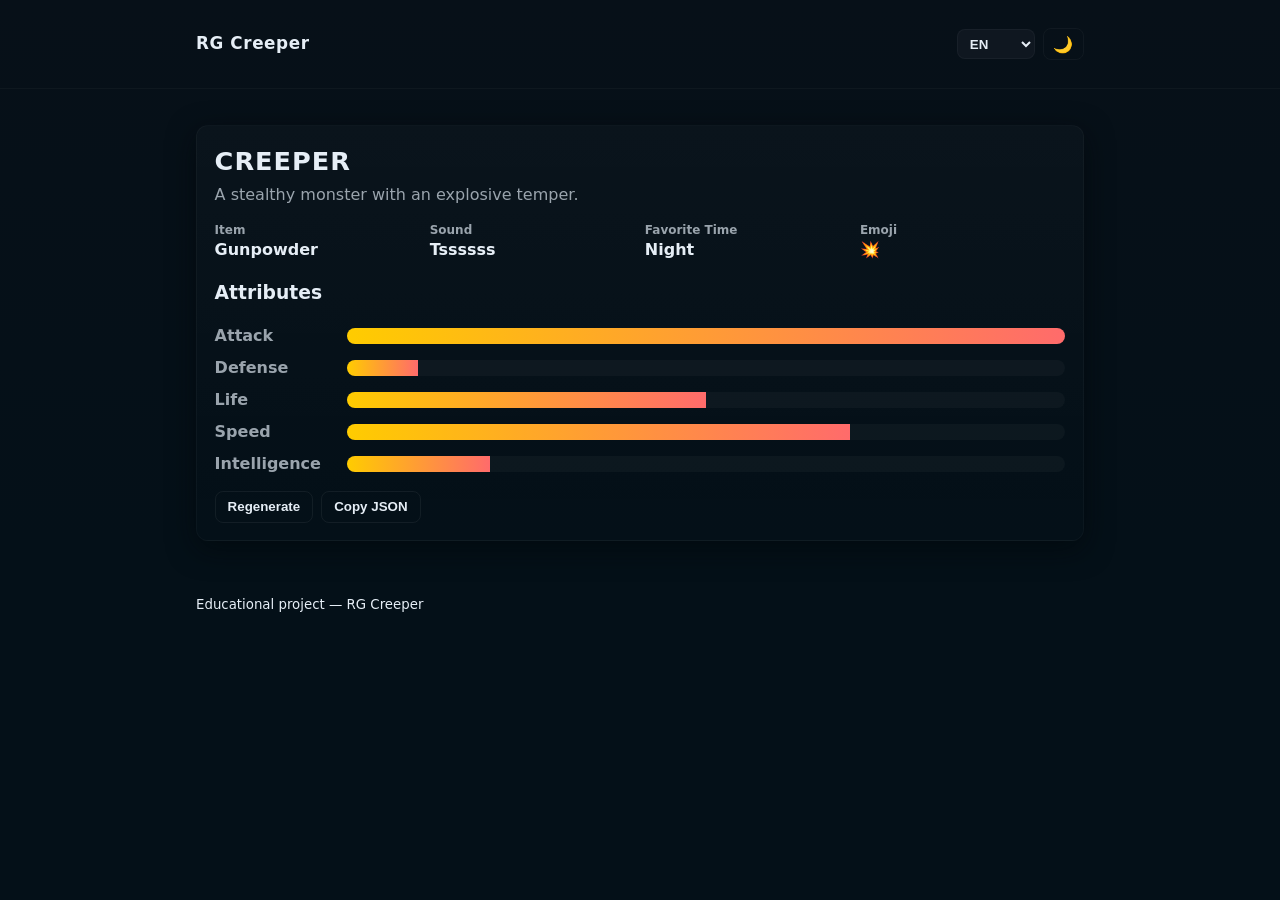
==== docs/index.html @ 2a7249aa "Add RG Creeper interactive card with Lua, JavaScript, and CSS - Created rg_creeper.lua for monster a" ====
<!doctype html>
<html lang="en-US">
<head>
  <meta charset="utf-8" />
  <meta name="viewport" content="width=device-width,initial-scale=1" />
  <title>RG Creeper — Interactive Card</title>
  <link rel="stylesheet" href="/docs/src/style.css" />
</head>
<body class="theme-dark">
  <header class="site-header" role="banner">
    <div class="container header-inner">
      <h1 id="site-title">RG Creeper</h1>

      <div class="controls" role="region" aria-label="Controls">
        <label for="lang-select" class="visually-hidden">Language</label>
        <select id="lang-select" aria-label="Choose language">
          <option value="en">EN</option>
          <option value="pt-BR">PT-BR</option>
          <option value="es">ES</option>
        </select>

        <button id="theme-toggle" aria-pressed="true" aria-label="Toggle dark and light mode">
          <span id="theme-icon" aria-hidden="true">🌙</span>
        </button>
      </div>
    </div>
  </header>

  <main class="container" id="main" role="main">
    <article class="card" aria-labelledby="monster-name" id="rg-card">
      <header class="card-header">
        <h2 id="monster-name">CREEPER</h2>
        <p id="monster-desc" class="muted">A stealthy monster with an explosive temper.</p>
      </header>

      <section class="card-meta" aria-label="Basic info">
        <dl>
          <div>
            <dt><strong>Item</strong></dt>
            <dd id="item">Gunpowder</dd>
          </div>
          <div>
            <dt><strong>Sound</strong></dt>
            <dd id="sound">Tssssss</dd>
          </div>
          <div>
            <dt><strong>Favorite Time</strong></dt>
            <dd id="favorite-time">Night</dd>
          </div>
          <div>
            <dt><strong>Emoji</strong></dt>
            <dd id="emoji" aria-hidden="true">💥</dd>
          </div>
        </dl>
      </section>

      <section class="attributes" aria-labelledby="attributes-title">
        <h3 id="attributes-title">Attributes</h3>

        <ul class="attr-list" id="attr-list" role="list">
          <!-- JS populates attribute items -->
        </ul>
      </section>

      <footer class="card-footer">
        <button id="regen" class="btn">Regenerate</button>
        <button id="copy-btn" class="btn">Copy JSON</button>
        <div id="status" class="status" aria-live="polite"></div>
      </footer>
    </article>
  </main>

  <footer class="site-footer" role="contentinfo">
    <div class="container">
      <small id="credits">Educational project — RG Creeper</small>
    </div>
  </footer>

  <script src="/docs/src/script.js" defer></script>
</body>
</html>
---- docs/src/style.css ----
:root{
  --bg: #071018;
  --card: #0f1720;
  --muted: #9aa4ad;
  --text: #e6eef6;
  --accent: #ffcc00;
  --accent-2: #ff6b6b;
  --glass: rgba(255,255,255,0.03);
  --radius: 12px;
  --max-width: 920px;
  --gap: 1rem;
}

/* Light theme overrides */
body.theme-light{
  --bg: #f6f8fa;
  --card: #ffffff;
  --muted: #55606a;
  --text: #0b1220;
  --accent: #b58900;
  --glass: rgba(11,18,32,0.03);
}

*{box-sizing:border-box}
html,body{height:100%}
body{
  margin:0;
  font-family:Inter, system-ui, -apple-system, "Segoe UI", Roboto, "Helvetica Neue", Arial;
  background:linear-gradient(180deg,var(--bg), #041018 60%);
  color:var(--text);
  -webkit-font-smoothing:antialiased;
  -moz-osx-font-smoothing:grayscale;
  line-height:1.4;
}

/* Container */
.container{
  max-width:var(--max-width);
  margin:0 auto;
  padding:1rem;
}

/* Header */
.site-header{
  padding:0.75rem 0;
  border-bottom:1px solid rgba(255,255,255,0.03);
}
.header-inner{
  display:flex;
  gap:var(--gap);
  align-items:center;
  justify-content:space-between;
}
#site-title{font-size:1.05rem;margin:0;font-weight:700;letter-spacing:0.6px}

/* Controls */
.controls{display:flex;gap:0.5rem;align-items:center}
#lang-select{
  background:var(--card);
  color:var(--text);
  border:1px solid rgba(255,255,255,0.04);
  padding:0.35rem 0.5rem;
  border-radius:8px;
  font-weight:600;
}
#theme-toggle{
  background:transparent;
  border:1px solid rgba(255,255,255,0.04);
  color:var(--text);
  padding:0.35rem 0.6rem;
  border-radius:8px;
  cursor:pointer;
  font-size:1rem;
}

/* Card */
.card{
  background:linear-gradient(180deg, rgba(255,255,255,0.02), transparent);
  border-radius:var(--radius);
  padding:1.1rem;
  margin:1.25rem 0;
  box-shadow:0 8px 28px rgba(2,6,10,0.6);
  border:1px solid rgba(255,255,255,0.03);
}
.card-header h2{margin:0;font-size:1.6rem;letter-spacing:1px}
.muted{color:var(--muted);margin-top:0.25rem}

/* Meta */
.card-meta dl{display:grid;grid-template-columns:repeat(auto-fit,minmax(140px,1fr));gap:0.6rem;margin:1rem 0}
.card-meta dt{font-size:0.75rem;color:var(--muted)}
.card-meta dd{margin:0;font-weight:700}

/* Attributes */
.attributes{margin-top:0.5rem}
.attr-list{list-style:none;padding:0;margin:0;display:grid;gap:0.6rem}
.attr-item{display:flex;align-items:center;gap:0.75rem;justify-content:space-between}
.attr-label{min-width:120px;color:var(--muted);font-weight:600}
.progress{
  flex:1;
  height:16px;
  background:var(--glass);
  border-radius:999px;
  overflow:hidden;
  display:flex;
  align-items:center;
}
.progress > i{
  display:block;
  height:100%;
  background:linear-gradient(90deg,var(--accent),var(--accent-2));
  width:0%;
  transition:width 600ms ease;
}

/* Footer */
.card-footer{display:flex;gap:0.5rem;align-items:center;margin-top:1rem}
.btn{
  background:transparent;
  border:1px solid rgba(255,255,255,0.06);
  color:var(--text);
  padding:0.45rem 0.75rem;
  border-radius:8px;
  cursor:pointer;
  font-weight:600;
}
.status{margin-left:auto;color:var(--muted);font-size:0.9rem}

/* Responsive */
@media (max-width:640px){
  .header-inner{flex-direction:column;align-items:flex-start;gap:0.5rem}
  .card-meta dl{grid-template-columns:repeat(2,1fr)}
}

/* Accessibility helpers */
.visually-hidden{
  position:absolute!important;
  height:1px;width:1px;
  overflow:hidden;clip:rect(1px,1px,1px,1px);
  white-space:nowrap;border:0;padding:0;margin:-1px;
}
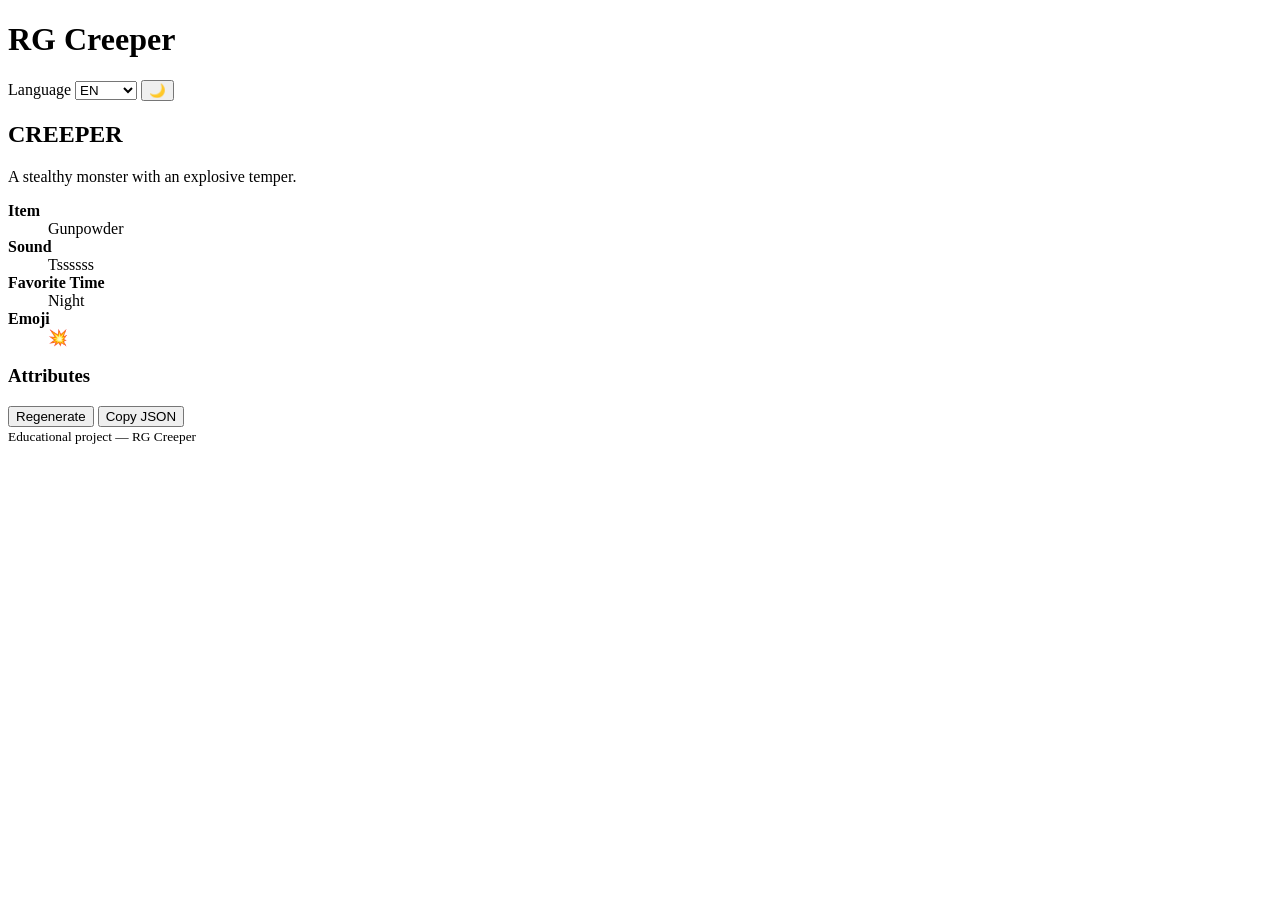
==== commit 1e73eaca: "Fixes the CSS and JavaScript file paths in index.html." ====
--- a/docs/index.html
+++ b/docs/index.html
@@ -4,7 +4,7 @@
   <meta charset="utf-8" />
   <meta name="viewport" content="width=device-width,initial-scale=1" />
   <title>RG Creeper — Interactive Card</title>
-  <link rel="stylesheet" href="/docs/src/style.css" />
+  <link rel="stylesheet" href="../src/style.css" />
 </head>
 <body class="theme-dark">
   <header class="site-header" role="banner">
@@ -76,6 +76,6 @@
     </div>
   </footer>
 
-  <script src="/docs/src/script.js" defer></script>
+  <script src="../src/script.js" defer></script>
 </body>
 </html>
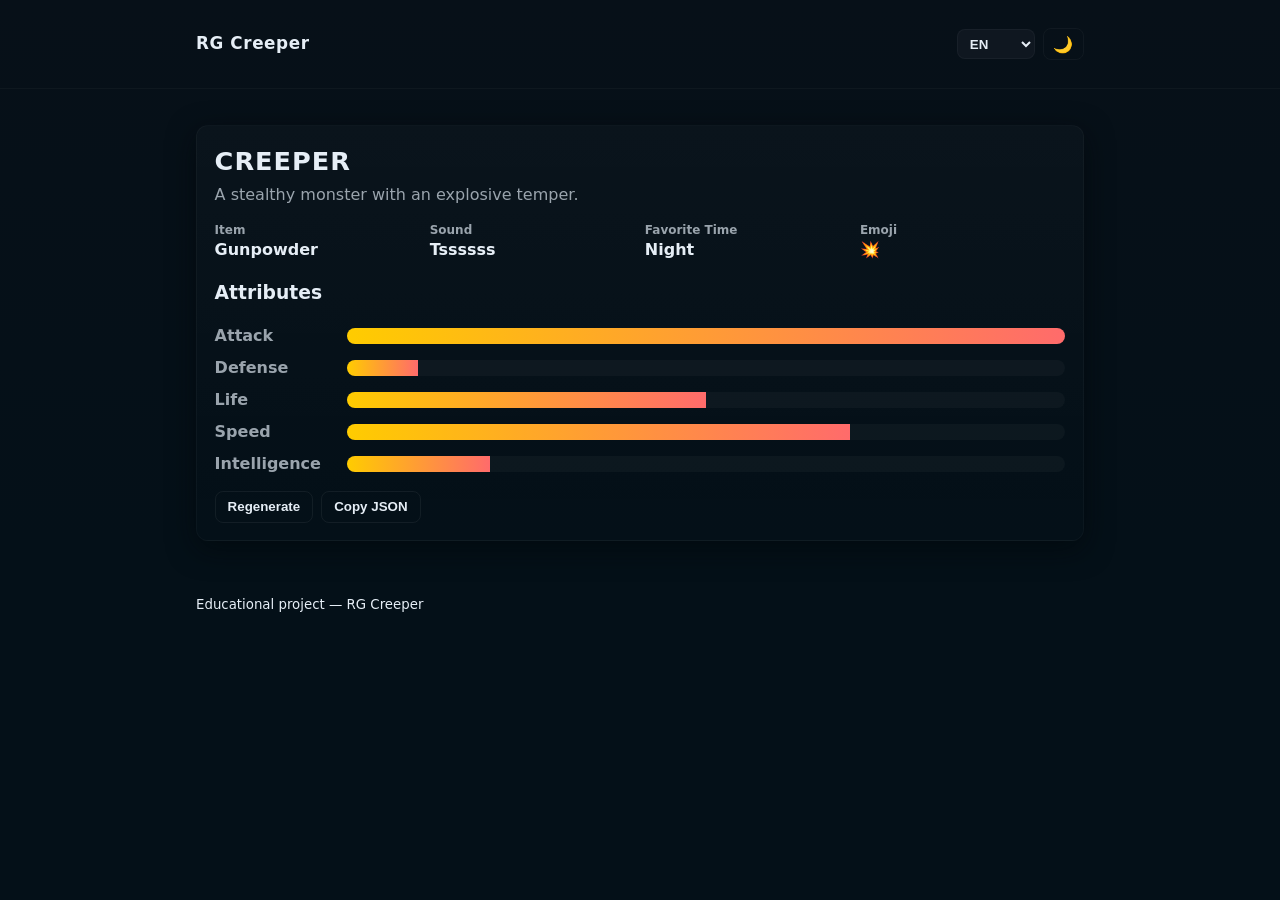
==== commit 6626ae3f: "Fixes the CSS and JavaScript file paths in index.html." ====
--- a/docs/index.html
+++ b/docs/index.html
@@ -4,7 +4,7 @@
   <meta charset="utf-8" />
   <meta name="viewport" content="width=device-width,initial-scale=1" />
   <title>RG Creeper — Interactive Card</title>
-  <link rel="stylesheet" href="../src/style.css" />
+  <link rel="stylesheet" href="/docs/src/style.css" />
 </head>
 <body class="theme-dark">
   <header class="site-header" role="banner">
@@ -76,6 +76,6 @@
     </div>
   </footer>
 
-  <script src="../src/script.js" defer></script>
+  <script src="/docs/src/script.js" defer></script>
 </body>
 </html>
--- a/docs/src/style.css
+++ b/docs/src/style.css
@@ -0,0 +1,140 @@
+:root{
+  --bg: #071018;
+  --card: #0f1720;
+  --muted: #9aa4ad;
+  --text: #e6eef6;
+  --accent: #ffcc00;
+  --accent-2: #ff6b6b;
+  --glass: rgba(255,255,255,0.03);
+  --radius: 12px;
+  --max-width: 920px;
+  --gap: 1rem;
+}
+
+/* Light theme overrides */
+body.theme-light{
+  --bg: #f6f8fa;
+  --card: #ffffff;
+  --muted: #55606a;
+  --text: #0b1220;
+  --accent: #b58900;
+  --glass: rgba(11,18,32,0.03);
+}
+
+*{box-sizing:border-box}
+html,body{height:100%}
+body{
+  margin:0;
+  font-family:Inter, system-ui, -apple-system, "Segoe UI", Roboto, "Helvetica Neue", Arial;
+  background:linear-gradient(180deg,var(--bg), #041018 60%);
+  color:var(--text);
+  -webkit-font-smoothing:antialiased;
+  -moz-osx-font-smoothing:grayscale;
+  line-height:1.4;
+}
+
+/* Container */
+.container{
+  max-width:var(--max-width);
+  margin:0 auto;
+  padding:1rem;
+}
+
+/* Header */
+.site-header{
+  padding:0.75rem 0;
+  border-bottom:1px solid rgba(255,255,255,0.03);
+}
+.header-inner{
+  display:flex;
+  gap:var(--gap);
+  align-items:center;
+  justify-content:space-between;
+}
+#site-title{font-size:1.05rem;margin:0;font-weight:700;letter-spacing:0.6px}
+
+/* Controls */
+.controls{display:flex;gap:0.5rem;align-items:center}
+#lang-select{
+  background:var(--card);
+  color:var(--text);
+  border:1px solid rgba(255,255,255,0.04);
+  padding:0.35rem 0.5rem;
+  border-radius:8px;
+  font-weight:600;
+}
+#theme-toggle{
+  background:transparent;
+  border:1px solid rgba(255,255,255,0.04);
+  color:var(--text);
+  padding:0.35rem 0.6rem;
+  border-radius:8px;
+  cursor:pointer;
+  font-size:1rem;
+}
+
+/* Card */
+.card{
+  background:linear-gradient(180deg, rgba(255,255,255,0.02), transparent);
+  border-radius:var(--radius);
+  padding:1.1rem;
+  margin:1.25rem 0;
+  box-shadow:0 8px 28px rgba(2,6,10,0.6);
+  border:1px solid rgba(255,255,255,0.03);
+}
+.card-header h2{margin:0;font-size:1.6rem;letter-spacing:1px}
+.muted{color:var(--muted);margin-top:0.25rem}
+
+/* Meta */
+.card-meta dl{display:grid;grid-template-columns:repeat(auto-fit,minmax(140px,1fr));gap:0.6rem;margin:1rem 0}
+.card-meta dt{font-size:0.75rem;color:var(--muted)}
+.card-meta dd{margin:0;font-weight:700}
+
+/* Attributes */
+.attributes{margin-top:0.5rem}
+.attr-list{list-style:none;padding:0;margin:0;display:grid;gap:0.6rem}
+.attr-item{display:flex;align-items:center;gap:0.75rem;justify-content:space-between}
+.attr-label{min-width:120px;color:var(--muted);font-weight:600}
+.progress{
+  flex:1;
+  height:16px;
+  background:var(--glass);
+  border-radius:999px;
+  overflow:hidden;
+  display:flex;
+  align-items:center;
+}
+.progress > i{
+  display:block;
+  height:100%;
+  background:linear-gradient(90deg,var(--accent),var(--accent-2));
+  width:0%;
+  transition:width 600ms ease;
+}
+
+/* Footer */
+.card-footer{display:flex;gap:0.5rem;align-items:center;margin-top:1rem}
+.btn{
+  background:transparent;
+  border:1px solid rgba(255,255,255,0.06);
+  color:var(--text);
+  padding:0.45rem 0.75rem;
+  border-radius:8px;
+  cursor:pointer;
+  font-weight:600;
+}
+.status{margin-left:auto;color:var(--muted);font-size:0.9rem}
+
+/* Responsive */
+@media (max-width:640px){
+  .header-inner{flex-direction:column;align-items:flex-start;gap:0.5rem}
+  .card-meta dl{grid-template-columns:repeat(2,1fr)}
+}
+
+/* Accessibility helpers */
+.visually-hidden{
+  position:absolute!important;
+  height:1px;width:1px;
+  overflow:hidden;clip:rect(1px,1px,1px,1px);
+  white-space:nowrap;border:0;padding:0;margin:-1px;
+}
